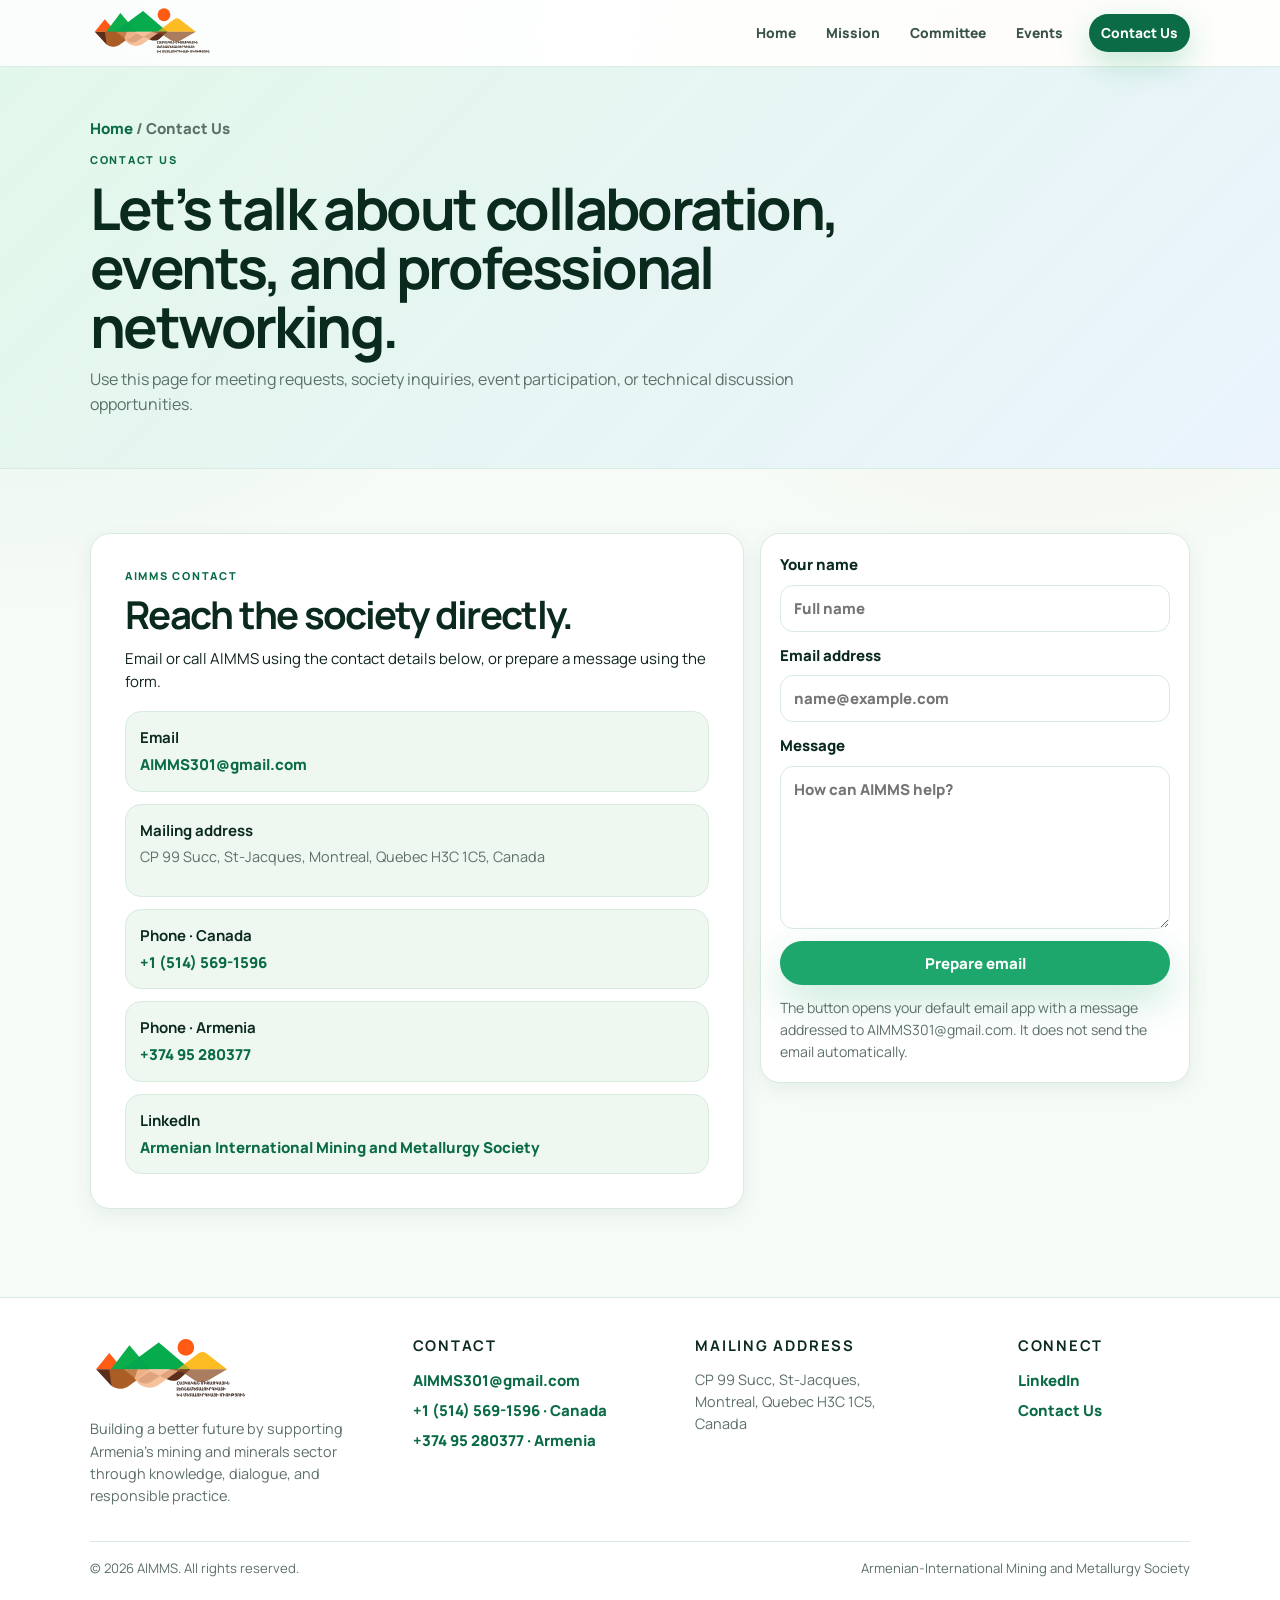
==== contact.html @ f06f8c0e "Add files via upload" ====
<!DOCTYPE html>
<html lang="en">
<head>
  <meta charset="UTF-8" />
  <meta name="viewport" content="width=device-width, initial-scale=1.0" />
  <meta name="description" content="Contact AIMMS by email, telephone, or mail for society inquiries and collaboration." />
  <title>Contact Us | AIMMS</title>
  <link rel="preconnect" href="https://fonts.googleapis.com">
  <link rel="preconnect" href="https://fonts.gstatic.com" crossorigin>
  <link href="https://fonts.googleapis.com/css2?family=Inter:wght@400;500;600;700;800;900&family=Manrope:wght@500;600;700;800;900&family=Noto+Sans+Armenian:wght@700;800;900&display=swap" rel="stylesheet">
  <link rel="stylesheet" href="css/styles.css" />
  <link rel="icon" type="image/svg+xml" href="assets/aimms-icon.svg" />
</head>
<body data-page="contact">
  <header class="site-header">
    <nav class="nav container" aria-label="Primary navigation">
      <a class="brand" href="index.html" aria-label="AIMMS home">
        <img class="brand-logo" src="assets/aimms-logo.svg" alt="Armenian-International Mining and Metallurgy Society logo" />
      </a>
      <button class="nav-toggle" aria-label="Open menu" aria-expanded="false"><span></span><span></span></button>
      <div class="nav-menu">
        <a href="index.html" class="" data-page="home">Home</a><a href="mission.html" class="" data-page="mission">Mission</a><a href="steering-committee.html" class="" data-page="committee">Committee</a><a href="events.html" class="" data-page="events">Events</a><a href="contact.html" class=" nav-cta active" data-page="contact">Contact Us</a>
      </div>
    </nav>
  </header>
  <main>
    <section class="page-hero">
      <div class="container reveal">
        <p class="breadcrumb"><a href="index.html">Home</a> / Contact Us</p>
        <p class="eyebrow">Contact Us</p>
        <h1>Let’s talk about collaboration, events, and professional networking.</h1>
        <p class="lead">Use this page for meeting requests, society inquiries, event participation, or technical discussion opportunities.</p>
      </div>
    </section>

    <section class="section">
      <div class="container contact-grid">
        <div class="contact-card reveal">
          <p class="eyebrow">AIMMS contact</p>
          <h2>Reach the society directly.</h2>
          <p>Email or call AIMMS using the contact details below, or prepare a message using the form.</p>
          <div class="contact-info">
            <div class="info-item"><strong>Email</strong><a href="mailto:AIMMS301@gmail.com">AIMMS301@gmail.com</a></div>
            <div class="info-item"><strong>Mailing address</strong><p>CP 99 Succ, St-Jacques, Montreal, Quebec H3C 1C5, Canada</p></div>
            <div class="info-item"><strong>Phone · Canada</strong><a href="tel:+15145691596">+1 (514) 569-1596</a></div>
            <div class="info-item"><strong>Phone · Armenia</strong><a href="tel:+37495280377">+374 95 280377</a></div>
            <div class="info-item"><strong>LinkedIn</strong><a href="https://www.linkedin.com/company/armeniametallurgysociety/" target="_blank" rel="noopener noreferrer">Armenian International Mining and Metallurgy Society</a></div>
          </div>
        </div>

        <form class="message-form reveal" id="messageForm">
          <label>Your name<input type="text" name="name" placeholder="Full name" required /></label>
          <label>Email address<input type="email" name="email" placeholder="name@example.com" required /></label>
          <label>Message<textarea name="message" rows="6" placeholder="How can AIMMS help?" required></textarea></label>
          <button type="submit" class="btn btn-primary">Prepare email</button>
          <p class="form-note">The button opens your default email app with a message addressed to AIMMS301@gmail.com. It does not send the email automatically.</p>
        </form>
      </div>
    </section>
  </main>
  <footer class="footer">
    <div class="container footer-grid">
      <div>
        <a class="brand footer-brand" href="index.html" aria-label="AIMMS home">
          <img class="footer-logo" src="assets/aimms-logo.svg" alt="Armenian-International Mining and Metallurgy Society logo" />
        </a>
        <p>Building a better future by supporting Armenia’s mining and minerals sector through knowledge, dialogue, and responsible practice.</p>
      </div>
      <div>
        <h3>Contact</h3>
        <div class="footer-links">
          <a href="mailto:AIMMS301@gmail.com">AIMMS301@gmail.com</a>
          <a href="tel:+15145691596">+1 (514) 569-1596 · Canada</a>
          <a href="tel:+37495280377">+374 95 280377 · Armenia</a>
        </div>
      </div>
      <div>
        <h3>Mailing address</h3>
        <p>CP 99 Succ, St-Jacques,<br>Montreal, Quebec H3C 1C5,<br>Canada</p>
      </div>
      <div>
        <h3>Connect</h3>
        <div class="footer-links">
          <a href="https://www.linkedin.com/company/armeniametallurgysociety/" target="_blank" rel="noopener noreferrer">LinkedIn</a>
          <a href="contact.html">Contact Us</a>
        </div>
      </div>
    </div>
    <div class="footer-bottom">
      <span>© <span id="year"></span> AIMMS. All rights reserved.</span>
      <span>Armenian-International Mining and Metallurgy Society</span>
    </div>
  </footer>
  <script src="js/script.js"></script>
</body>
</html>
---- css/styles.css ----
:root {
  --bg: #f6fbf7;
  --surface: #ffffff;
  --surface-soft: #eef8f1;
  --text: #10231c;
  --heading: #0a2a1d;
  --muted: #5d7068;
  --line: #d9eadf;
  --green: #1ea76d;
  --green-dark: #0a6b45;
  --mint: #dff7e8;
  --amber: #f3a533;
  --amber-soft: #fff1d6;
  --blue: #2875c9;
  --blue-soft: #e6f1ff;
  --shadow: 0 14px 38px rgba(20, 73, 49, 0.11);
  --shadow-soft: 0 6px 20px rgba(20, 73, 49, 0.07);
  --radius-lg: 22px;
  --radius-md: 16px;
  --container: min(1100px, calc(100% - 36px));
}

* { box-sizing: border-box; }

html { scroll-behavior: smooth; }

body {
  margin: 0;
  font-family: Manrope, Inter, system-ui, -apple-system, BlinkMacSystemFont, "Segoe UI", sans-serif;
  color: var(--text);
  background:
    radial-gradient(circle at top left, rgba(30, 167, 109, 0.14), transparent 30%),
    radial-gradient(circle at 82% 6%, rgba(243, 165, 51, 0.14), transparent 26%),
    var(--bg);
  line-height: 1.55;
  overflow-x: hidden;
}

body.menu-open { overflow: hidden; }

img, svg { max-width: 100%; display: block; }

a { color: inherit; text-decoration: none; }

button, input, textarea { font: inherit; }

.container { width: var(--container); margin: 0 auto; }

.section { padding: 64px 0; position: relative; }

.site-header {
  position: sticky;
  top: 0;
  z-index: 100;
  background: rgba(255, 255, 255, 0.86);
  backdrop-filter: blur(18px);
  border-bottom: 1px solid rgba(217, 234, 223, 0.9);
  transition: box-shadow 0.25s ease, background 0.25s ease;
}

.site-header.scrolled { box-shadow: var(--shadow-soft); background: rgba(255, 255, 255, 0.94); }

.nav {
  height: 66px;
  display: flex;
  align-items: center;
  justify-content: space-between;
  gap: 18px;
}

.brand {
  display: inline-flex;
  align-items: center;
  gap: 12px;
  min-width: 0;
}

.brand-mark {
  width: 46px;
  height: 46px;
  border-radius: 16px;
  display: grid;
  place-items: center;
  background: linear-gradient(135deg, var(--green), #77d79d);
  color: #ffffff;
  font-weight: 900;
  letter-spacing: -0.04em;
  box-shadow: 0 14px 30px rgba(30, 167, 109, 0.28);
}

.brand strong,
.brand small { display: block; }

.brand strong {
  color: var(--heading);
  line-height: 1;
  letter-spacing: 0.08em;
  font-size: 1rem;
}

.brand small {
  margin-top: 4px;
  color: var(--muted);
  font-size: 0.78rem;
  white-space: nowrap;
}

.nav-menu {
  display: flex;
  align-items: center;
  gap: 6px;
  color: #385247;
  font-weight: 800;
  font-size: 0.86rem;
}

.nav-menu a {
  padding: 8px 12px;
  border-radius: 999px;
  transition: background 0.2s ease, color 0.2s ease, transform 0.2s ease;
}

.nav-menu a:hover,
.nav-menu a.active {
  color: var(--green-dark);
  background: var(--mint);
}

.nav-menu .nav-cta {
  color: #ffffff;
  background: var(--green);
  margin-left: 8px;
  box-shadow: 0 12px 30px rgba(30, 167, 109, 0.25);
}

.nav-menu .nav-cta:hover,
.nav-menu .nav-cta.active { background: var(--green-dark); color: #ffffff; }

.nav-toggle {
  width: 44px;
  height: 44px;
  display: none;
  border: 1px solid var(--line);
  border-radius: 14px;
  background: var(--surface);
  cursor: pointer;
}

.nav-toggle span {
  width: 20px;
  height: 2px;
  background: var(--heading);
  display: block;
  margin: 5px auto;
  transition: transform 0.25s ease;
}

.nav-toggle[aria-expanded="true"] span:first-child { transform: translateY(3.5px) rotate(45deg); }
.nav-toggle[aria-expanded="true"] span:last-child { transform: translateY(-3.5px) rotate(-45deg); }

.hero {
  min-height: auto;
  display: grid;
  align-items: center;
  padding: 62px 0 66px;
  overflow: hidden;
}

.hero-grid {
  display: grid;
  grid-template-columns: minmax(0, 1.1fr) 405px;
  gap: 42px;
  align-items: center;
}

.eyebrow {
  color: var(--green-dark);
  text-transform: uppercase;
  letter-spacing: 0.16em;
  font-size: 0.68rem;
  font-weight: 900;
  margin: 0 0 10px;
}

h1, h2, h3, p { margin-top: 0; }

h1, h2 {
  color: var(--heading);
  line-height: 1.02;
  letter-spacing: -0.045em;
}

h1 {
  font-size: clamp(2.25rem, 5vw, 4.45rem);
  max-width: 900px;
  margin-bottom: 12px;
}

h2 { font-size: clamp(1.55rem, 3vw, 2.75rem); margin-bottom: 12px; }

h3 { color: var(--heading); font-size: 1rem; line-height: 1.25; margin-bottom: 8px; }

.lead, .hero-text, .section-heading p, .card p, .member-card p, .event-details p, .footer p, .contact-info p, .form-note { color: var(--muted); }

.hero-text {
  max-width: 720px;
  font-size: clamp(0.96rem, 1.55vw, 1.08rem);
  margin-bottom: 7px;
}

.hero-actions, .inline-actions, .contact-buttons, .social-row { display: flex; flex-wrap: wrap; gap: 13px; }

.btn {
  display: inline-flex;
  align-items: center;
  justify-content: center;
  min-height: 44px;
  padding: 0 18px;
  border-radius: 999px;
  font-weight: 900;
  border: 1px solid transparent;
  cursor: pointer;
  transition: transform 0.2s ease, background 0.2s ease, border-color 0.2s ease, color 0.2s ease;
}

.btn:hover { transform: translateY(-2px); }

.btn-primary { background: var(--green); color: #ffffff; box-shadow: 0 16px 40px rgba(30, 167, 109, 0.24); }
.btn-primary:hover { background: var(--green-dark); }
.btn-secondary { background: var(--surface); color: var(--green-dark); border-color: var(--line); box-shadow: var(--shadow-soft); }
.btn-secondary:hover { border-color: rgba(30, 167, 109, 0.45); }
.btn-light { background: #ffffff; color: var(--green-dark); }

.hero-visual {
  position: relative;
  min-height: 455px;
  border-radius: 26px;
  overflow: hidden;
  background:
    linear-gradient(180deg, rgba(255,255,255,0.16), rgba(255,255,255,0.9)),
    url("https://images.squarespace-cdn.com/content/v1/61f2a03a95f15439b91d8bb1/f7315eea-21dd-4c7c-843e-6843ce9022a1/GettyImages-96277831.jpg") center/cover;
  box-shadow: var(--shadow);
  border: 1px solid rgba(255, 255, 255, 0.7);
}

.hero-visual::before {
  content: "";
  position: absolute;
  inset: 0;
  background:
    linear-gradient(135deg, rgba(30, 167, 109, 0.72), rgba(40, 117, 201, 0.32) 55%, rgba(243, 165, 51, 0.58)),
    linear-gradient(0deg, rgba(255,255,255,0.9), transparent 55%);
}

.hero-panel {
  position: absolute;
  left: 18px;
  right: 18px;
  bottom: 18px;
  background: rgba(255, 255, 255, 0.92);
  border: 1px solid rgba(255, 255, 255, 0.9);
  border-radius: 20px;
  padding: 17px;
  box-shadow: var(--shadow-soft);
}

.stats-row {
  display: grid;
  grid-template-columns: repeat(3, 1fr);
  gap: 10px;
  margin-top: 16px;
}

.stat-card {
  background: rgba(255,255,255,0.9);
  border: 1px solid var(--line);
  border-radius: 16px;
  padding: 14px;
}

.stat-card strong {
  display: block;
  color: var(--heading);
  font-size: 1.25rem;
  line-height: 1;
  margin-bottom: 8px;
}

.stat-card span { color: var(--muted); font-weight: 800; font-size: 0.88rem; }

.page-hero {
  padding: 50px 0 38px;
  background:
    linear-gradient(135deg, rgba(223, 247, 232, 0.82), rgba(230, 241, 255, 0.75)),
    var(--bg);
  border-bottom: 1px solid var(--line);
}

.page-hero .lead { max-width: 760px; font-size: 1rem; }

.breadcrumb { color: var(--muted); font-weight: 900; margin-bottom: 12px; }
.breadcrumb a { color: var(--green-dark); }

.section-heading { max-width: 740px; margin-bottom: 28px; }
.section-heading.center { margin-left: auto; margin-right: auto; text-align: center; }

.split-grid {
  display: grid;
  grid-template-columns: 0.9fr 1.1fr;
  gap: 38px;
  align-items: start;
}

.card-grid, .focus-grid, .member-grid, .timeline-grid, .contact-grid, .footer-grid {
  display: grid;
  gap: 16px;
}

.card-grid.three { grid-template-columns: repeat(3, minmax(0, 1fr)); }
.card-grid.four { grid-template-columns: repeat(4, minmax(0, 1fr)); }
.member-grid { grid-template-columns: repeat(3, minmax(0, 1fr)); }
.timeline-grid { grid-template-columns: 1fr; }
.contact-grid { grid-template-columns: 1fr 430px; align-items: start; }

.card, .member-card, .event-card, .contact-card, .message-form, .highlight-card, .footer-card {
  background: var(--surface);
  border: 1px solid var(--line);
  border-radius: var(--radius-lg);
  box-shadow: var(--shadow-soft);
}

.card, .highlight-card { padding: 21px; }
.card { transition: transform 0.22s ease, box-shadow 0.22s ease, border-color 0.22s ease; }
.card:hover { transform: translateY(-4px); border-color: rgba(30, 167, 109, 0.45); box-shadow: var(--shadow); }

.card-icon {
  width: 42px;
  height: 42px;
  border-radius: 14px;
  display: grid;
  place-items: center;
  color: var(--green-dark);
  background: var(--mint);
  font-weight: 900;
  margin-bottom: 7px;
}

.card:nth-child(2n) .card-icon { color: #8a5600; background: var(--amber-soft); }
.card:nth-child(3n) .card-icon { color: #125799; background: var(--blue-soft); }

.band {
  background:
    linear-gradient(135deg, rgba(223, 247, 232, 0.92), rgba(255, 241, 214, 0.62));
  border-top: 1px solid var(--line);
  border-bottom: 1px solid var(--line);
}

.about-block {
  background: var(--surface);
  border: 1px solid var(--line);
  border-radius: 24px;
  padding: clamp(22px, 4vw, 38px);
  box-shadow: var(--shadow-soft);
}

.about-block p:last-child { margin-bottom: 0; }

.highlight-card {
  background: linear-gradient(135deg, var(--green), #38bd7d);
  color: #ffffff;
  position: sticky;
  top: 86px;
}

.highlight-card h3, .highlight-card p { color: #ffffff; }
.highlight-card p { opacity: 0.88; }
.highlight-list { list-style: none; padding: 0; margin: 18px 0 0; display: grid; gap: 7px; }
.highlight-list li { display: flex; gap: 10px; align-items: flex-start; font-weight: 850; }
.highlight-list li::before { content: "✓"; flex: 0 0 auto; width: 24px; height: 24px; display: grid; place-items: center; border-radius: 999px; background: rgba(255,255,255,0.22); }

.member-card { padding: 19px; }
.member-avatar {
  width: 50px;
  height: 50px;
  border-radius: 16px;
  display: grid;
  place-items: center;
  background: linear-gradient(135deg, var(--green), #8edcaa);
  color: #ffffff;
  font-weight: 950;
  margin-bottom: 12px;
}
.member-role { color: var(--green-dark) !important; font-weight: 900; font-size: 0.78rem; margin-bottom: 9px; }

.event-controls {
  display: inline-flex;
  gap: 8px;
  padding: 6px;
  margin-bottom: 20px;
  background: #ffffff;
  border: 1px solid var(--line);
  border-radius: 999px;
  box-shadow: var(--shadow-soft);
}

.filter-btn {
  color: var(--muted);
  background: transparent;
  border: none;
  border-radius: 999px;
  padding: 8px 13px;
  cursor: pointer;
  font-weight: 900;
}

.filter-btn.active { color: #ffffff; background: var(--green); }

.event-card {
  display: grid;
  grid-template-columns: 96px 1fr;
  gap: 18px;
  padding: 22px;
  transition: transform 0.22s ease, opacity 0.22s ease;
}
.event-card:hover { transform: translateY(-3px); }
.event-card.hidden { display: none; }

.event-date {
  min-height: 104px;
  border-radius: 18px;
  display: grid;
  place-items: center;
  text-align: center;
  align-content: center;
  color: var(--heading);
  background: linear-gradient(135deg, var(--amber-soft), var(--mint));
  border: 1px solid rgba(30, 167, 109, 0.18);
}
.event-date span, .event-date small { text-transform: uppercase; letter-spacing: 0.12em; font-weight: 950; }
.event-date strong { font-size: 2.05rem; line-height: 0.95; color: var(--green-dark); }
.event-status { color: var(--green-dark) !important; text-transform: uppercase; letter-spacing: 0.14em; font-size: 0.68rem; font-weight: 950; margin-bottom: 7px; }
.event-details h3 { font-size: clamp(1.05rem, 2vw, 1.35rem); }
.event-details ul { list-style: none; margin: 12px 0 0; padding: 0; display: flex; flex-wrap: wrap; gap: 8px; }
.event-details li { color: var(--green-dark); background: var(--mint); border-radius: 999px; padding: 6px 10px; font-weight: 850; font-size: 0.78rem; }

.cta-band {
  background: linear-gradient(135deg, var(--green-dark), var(--green));
  color: #ffffff;
  border-radius: 26px;
  padding: clamp(24px, 5vw, 42px);
  display: grid;
  grid-template-columns: 1fr auto;
  gap: 18px;
  align-items: center;
  box-shadow: var(--shadow);
}
.cta-band h2, .cta-band p { color: #ffffff; }
.cta-band p { opacity: 0.86; margin-bottom: 0; max-width: 640px; }

.contact-card { padding: clamp(22px, 4vw, 34px); }
.contact-info { display: grid; gap: 12px; margin-top: 18px; }
.info-item { padding: 14px; background: var(--surface-soft); border: 1px solid var(--line); border-radius: 16px; }
.info-item strong { display: block; color: var(--heading); margin-bottom: 4px; }
.info-item a { color: var(--green-dark); font-weight: 900; word-break: break-word; }

.message-form { padding: 19px; display: grid; gap: 12px; }
.message-form label { color: var(--heading); font-weight: 900; display: grid; gap: 8px; }
.message-form input, .message-form textarea {
  width: 100%;
  color: var(--text);
  background: #ffffff;
  border: 1px solid var(--line);
  border-radius: 13px;
  padding: 11px 13px;
  outline: none;
  resize: vertical;
}
.message-form input:focus, .message-form textarea:focus { border-color: var(--green); box-shadow: 0 0 0 4px rgba(30, 167, 109, 0.12); }
.form-note { font-size: 0.88rem; margin-bottom: 0; }

.footer {
  margin-top: 24px;
  padding: 38px 0 22px;
  background: #ffffff;
  border-top: 1px solid var(--line);
}
.footer-grid { grid-template-columns: 1.15fr 1fr 1.15fr 0.65fr; align-items: start; }
.footer h3 { font-size: 0.92rem; text-transform: uppercase; letter-spacing: 0.12em; margin-bottom: 14px; }
.footer p { margin-bottom: 10px; }
.footer a { color: var(--green-dark); font-weight: 850; }
.footer a:hover { text-decoration: underline; }
.footer-brand { margin-bottom: 12px; }
.footer-links { display: grid; gap: 7px; }
.footer-bottom {
  width: var(--container);
  margin: 24px auto 0;
  padding-top: 16px;
  border-top: 1px solid var(--line);
  color: var(--muted);
  font-size: 0.82rem;
  display: flex;
  justify-content: space-between;
  gap: 18px;
  flex-wrap: wrap;
}
.footer-links a { overflow-wrap: anywhere; }

.reveal { opacity: 0; transform: translateY(22px); transition: opacity 0.7s ease, transform 0.7s ease; }
.reveal.visible { opacity: 1; transform: translateY(0); }

@media (max-width: 1020px) {
  .hero-grid, .split-grid, .contact-grid, .cta-band { grid-template-columns: 1fr; }
  .hero-visual { min-height: 430px; }
  .card-grid.three, .card-grid.four, .member-grid, .footer-grid { grid-template-columns: repeat(2, minmax(0, 1fr)); }
  .highlight-card { position: static; }
}

@media (max-width: 760px) {
  :root { --container: min(100% - 28px, 1160px); }
  .section { padding: 48px 0; }
  .nav { height: 62px; }
  .brand small { max-width: 152px; overflow: hidden; text-overflow: ellipsis; }
  .nav-toggle { display: block; }
  .nav-menu {
    position: fixed;
    inset: 62px 14px auto 14px;
    display: grid;
    gap: 6px;
    padding: 16px;
    background: rgba(255, 255, 255, 0.98);
    border: 1px solid var(--line);
    border-radius: 22px;
    box-shadow: var(--shadow);
    transform: translateY(-12px);
    opacity: 0;
    pointer-events: none;
    transition: opacity 0.24s ease, transform 0.24s ease;
  }
  .nav-menu.open { opacity: 1; transform: translateY(0); pointer-events: auto; }
  .nav-menu a, .nav-menu .nav-cta { margin: 0; padding: 13px 14px; }
  .hero { min-height: auto; padding: 42px 0 50px; }
  h1 { font-size: clamp(2.05rem, 12vw, 3.55rem); }
  .hero-actions, .inline-actions, .contact-buttons { flex-direction: column; }
  .btn { width: 100%; }
  .hero-visual { min-height: 300px; border-radius: 22px; }
  .stats-row, .card-grid.three, .card-grid.four, .member-grid, .footer-grid { grid-template-columns: 1fr; }
  .event-card { grid-template-columns: 1fr; }
  .event-date { min-height: 82px; grid-template-columns: auto auto auto; gap: 8px; }
  .footer-bottom { flex-direction: column; }
}

/* Real society logo */
.brand-logo {
  width: 250px;
  height: auto;
  max-height: 64px;
  object-fit: contain;
}

.footer-logo {
  width: min(280px, 100%);
  height: auto;
  object-fit: contain;
}

.footer-brand {
  display: inline-flex;
  margin-bottom: 12px;
}

@media (max-width: 760px) {
  .brand-logo {
    width: 190px;
    max-height: 52px;
  }
}

.brand-logo {
  height: 54px;
  width: auto;
  max-width: min(225px, 38vw);
}

.footer-logo {
  height: 70px;
  width: auto;
  max-width: 100%;
}

@media (max-width: 1020px) {
  .brand-logo { height: 50px; }
}

@media (max-width: 760px) {
  .brand-logo {
    height: 42px;
    max-width: 190px;
  }
  .footer-logo { height: 62px; }
}


/* Compact typography update */
body { font-size: 15px; }
p { margin-bottom: 0.85rem; }
.lead { line-height: 1.55; }
.card p, .member-card p, .event-details p, .footer p, .contact-info p { font-size: 0.9rem; line-height: 1.55; }
.section-heading p { font-size: 0.96rem; line-height: 1.55; }
.hero-panel p { font-size: 0.9rem; line-height: 1.5; }
.card, .member-card, .event-card, .contact-card, .message-form, .highlight-card, .footer-card { border-radius: 20px; }
.page-hero h1 { font-size: clamp(2rem, 4.6vw, 3.6rem); }
.hero h1 { font-size: clamp(2.25rem, 5.1vw, 4.25rem); }
.about-block { font-size: 0.94rem; }
.footer-grid { gap: 18px; }

@media (max-width: 760px) {
  body { font-size: 14px; }
  .page-hero { padding: 38px 0 30px; }
  .page-hero h1, .hero h1 { font-size: clamp(1.95rem, 10vw, 3rem); }
  .hero-text { font-size: 0.96rem; }
  .card, .highlight-card, .member-card, .event-card, .contact-card, .message-form { padding: 16px; }
  .stats-row { gap: 8px; }
}
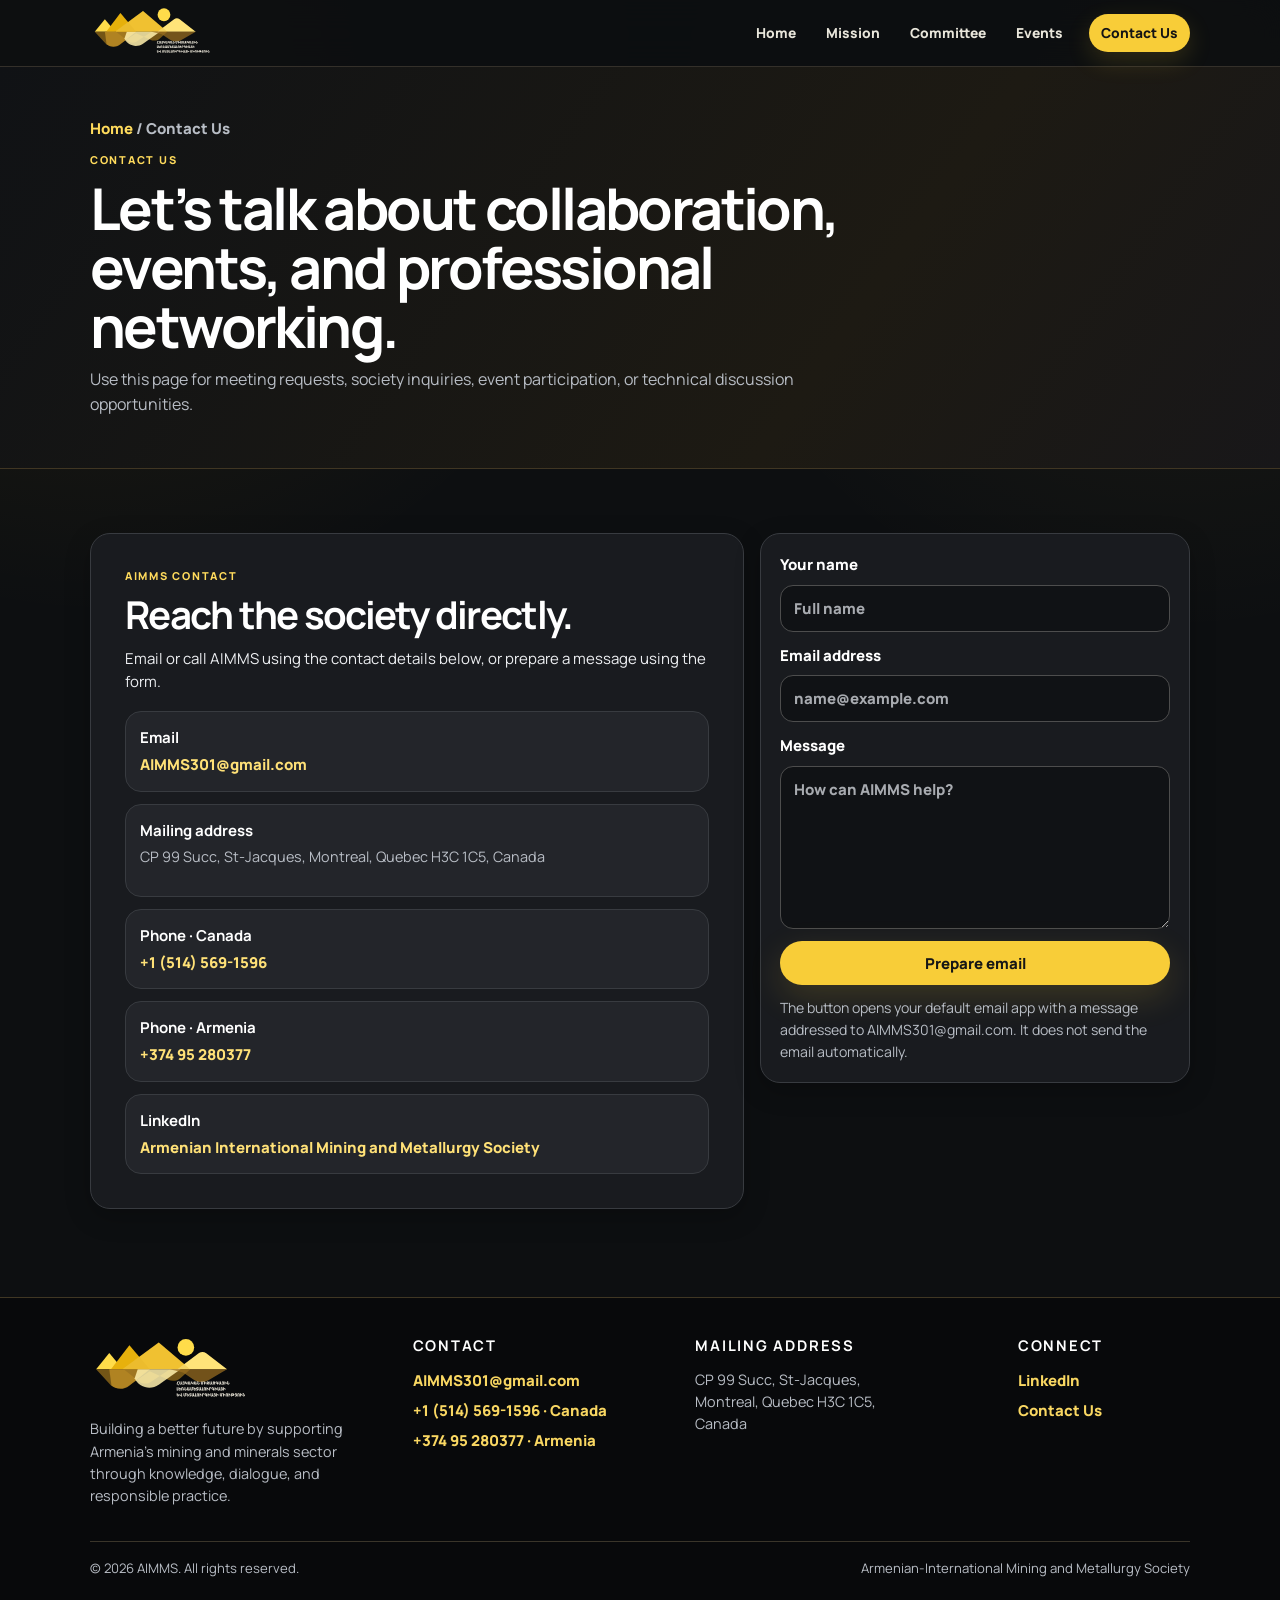
==== commit d329d203: "Add files via upload" ====
--- a/contact.html
+++ b/contact.html
@@ -9,13 +9,13 @@
   <link rel="preconnect" href="https://fonts.gstatic.com" crossorigin>
   <link href="https://fonts.googleapis.com/css2?family=Inter:wght@400;500;600;700;800;900&family=Manrope:wght@500;600;700;800;900&family=Noto+Sans+Armenian:wght@700;800;900&display=swap" rel="stylesheet">
   <link rel="stylesheet" href="css/styles.css" />
-  <link rel="icon" type="image/svg+xml" href="assets/aimms-icon.svg" />
+  <link rel="icon" type="image/svg+xml" href="assets/aimms-icon-yellow.svg" />
 </head>
 <body data-page="contact">
   <header class="site-header">
     <nav class="nav container" aria-label="Primary navigation">
       <a class="brand" href="index.html" aria-label="AIMMS home">
-        <img class="brand-logo" src="assets/aimms-logo.svg" alt="Armenian-International Mining and Metallurgy Society logo" />
+        <img class="brand-logo" src="assets/aimms-logo-yellow.svg" alt="Armenian-International Mining and Metallurgy Society logo" />
       </a>
       <button class="nav-toggle" aria-label="Open menu" aria-expanded="false"><span></span><span></span></button>
       <div class="nav-menu">
@@ -62,7 +62,7 @@
     <div class="container footer-grid">
       <div>
         <a class="brand footer-brand" href="index.html" aria-label="AIMMS home">
-          <img class="footer-logo" src="assets/aimms-logo.svg" alt="Armenian-International Mining and Metallurgy Society logo" />
+          <img class="footer-logo" src="assets/aimms-logo-yellow.svg" alt="Armenian-International Mining and Metallurgy Society logo" />
         </a>
         <p>Building a better future by supporting Armenia’s mining and minerals sector through knowledge, dialogue, and responsible practice.</p>
       </div>
--- a/css/styles.css
+++ b/css/styles.css
@@ -621,3 +621,323 @@
   .card, .highlight-card, .member-card, .event-card, .contact-card, .message-form { padding: 16px; }
   .stats-row { gap: 8px; }
 }
+
+/* Steering Committee: exactly four equal-width cards per row on desktop.
+   Eight members create two rows; narrower screens adapt to two/one columns. */
+.committee-grid {
+  grid-template-columns: repeat(4, minmax(0, 1fr));
+  gap: 16px;
+  align-items: stretch;
+}
+
+.committee-grid .member-card {
+  grid-column: auto;
+  min-width: 0;
+  padding: 16px;
+}
+
+.committee-grid .member-card h3 {
+  font-size: 1.06rem;
+  line-height: 1.3;
+  margin-bottom: 8px;
+}
+
+.committee-grid .member-card p:last-child {
+  font-size: 0.86rem;
+  line-height: 1.6;
+  margin-bottom: 0;
+}
+
+.committee-grid .member-role {
+  font-size: 0.78rem;
+  margin-bottom: 12px;
+}
+
+/* One photo size for every member, including Maggi. */
+.member-photo {
+  width: 100%;
+  max-width: 280px;
+  aspect-ratio: 4 / 3;
+  border-radius: 14px;
+  overflow: hidden;
+  margin-bottom: 15px;
+  border: 1px solid var(--line);
+  background: #f3f6f4;
+}
+
+.member-photo img {
+  display: block;
+  width: 100%;
+  height: 100%;
+  object-fit: cover;
+  object-position: 50% 49%;
+}
+
+.member-photo-placeholder {
+  display: grid;
+  place-content: center;
+  justify-items: center;
+  gap: 8px;
+  padding: 12px;
+  background: linear-gradient(135deg, var(--mint), var(--blue-soft));
+  color: var(--green-dark);
+  text-align: center;
+}
+
+.member-photo-initials {
+  display: grid;
+  place-items: center;
+  width: 55px;
+  height: 55px;
+  border-radius: 16px;
+  font-size: 1rem;
+  font-weight: 900;
+  color: #fff;
+  background: linear-gradient(135deg, var(--green), #8edcaa);
+}
+
+.member-photo-note {
+  color: var(--muted);
+  font-size: .68rem;
+  letter-spacing: .09em;
+  font-weight: 800;
+  text-transform: uppercase;
+}
+
+/* Keep Maggi first and recognized, but no extra width or larger photograph. */
+.committee-grid .member-card-highlight {
+  grid-column: auto;
+  border-color: rgba(30, 167, 109, .38);
+}
+
+.committee-featured-label {
+  display: inline-block;
+  margin-bottom: 8px;
+  color: var(--green-dark);
+  font-size: .68rem;
+  letter-spacing: .07em;
+  font-weight: 900;
+  text-transform: uppercase;
+}
+
+/* The three-card Home page preview uses the same photo treatment. */
+.committee-preview-grid .member-card { padding: 18px; }
+
+@media (max-width: 1099px) {
+  .committee-grid { grid-template-columns: repeat(2, minmax(0, 1fr)); }
+}
+
+@media (max-width: 650px) {
+  .committee-grid { grid-template-columns: 1fr; }
+  .committee-grid .member-card { padding: 16px; }
+}
+
+
+/* ===========================================================
+   AIMMS — Black & Gold Design
+   Deep charcoal surfaces, golden yellow accents, readable
+   typography. Keeps the layout and 4 x 2 committee grid.
+   =========================================================== */
+:root {
+  color-scheme: dark;
+  --bg: #0D0F11;
+  --surface: #191B1F;
+  --surface-soft: #23252A;
+  --text: #EDEFF2;
+  --heading: #FFFFFF;
+  --muted: #B8BDC5;
+  --line: #383B40;
+  --green: #F8CD38;
+  --green-dark: #FFDB5C;
+  --mint: #332B15;
+  --amber: #F8CD38;
+  --amber-soft: #332C19;
+  --blue: #EAC13E;
+  --blue-soft: #29271E;
+  --shadow: 0 16px 46px rgba(0,0,0,.37);
+  --shadow-soft: 0 8px 26px rgba(0,0,0,.22);
+}
+
+body {
+  background:
+    radial-gradient(circle at 8% 5%, rgba(244, 189, 31, .095), transparent 28%),
+    radial-gradient(circle at 92% 8%, rgba(250, 209, 75, .07), transparent 27%),
+    var(--bg);
+  color: var(--text);
+}
+::selection { background: var(--green); color: #101112; }
+a:focus-visible, button:focus-visible, input:focus-visible, textarea:focus-visible {
+  outline: 3px solid var(--green);
+  outline-offset: 3px;
+}
+
+.site-header {
+  background: rgba(13, 15, 17, .92);
+  border-bottom-color: #34302A;
+}
+.site-header.scrolled { background: rgba(13,15,17,.97); }
+.nav-menu { color: #E9E6DB; }
+.nav-menu a:hover, .nav-menu a.active {
+  color: #FFE481;
+  background: rgba(248,205,56,.14);
+}
+.nav-menu .nav-cta, .nav-menu .nav-cta.active {
+  background: var(--green);
+  color: #141414;
+  box-shadow: 0 9px 25px rgba(248,205,56,.15);
+}
+.nav-menu .nav-cta:hover, .nav-menu .nav-cta.active:hover {
+  background: #FFE27C;
+  color: #101112;
+}
+.nav-toggle { background: #202126; border-color: var(--line); }
+.nav-toggle span { background: #FFDA5F; }
+
+.eyebrow, .breadcrumb a, .member-role, .committee-featured-label {
+  color: var(--green-dark) !important;
+}
+h1, h2, h3 { color: var(--heading); }
+.lead, .hero-text, .section-heading p, .card p,
+.member-card p, .event-details p, .footer p,
+.contact-info p, .form-note { color: var(--muted); }
+.btn-primary {
+  color: #161616;
+  background: var(--green);
+  box-shadow: 0 12px 34px rgba(248,205,56,.16);
+}
+.btn-primary:hover { background: #FFE17D; }
+.btn-secondary {
+  color: #FFE17D;
+  background: #252321;
+  border-color: #5E4E25;
+}
+.btn-secondary:hover { background: #302917; border-color: #FFD95C; }
+.btn-light { color: #FFE380; background: #121314; }
+.btn-light:hover { background: #27231B; }
+
+.hero-visual {
+  background:
+    linear-gradient(180deg, rgba(9, 10, 11, .05), rgba(11, 12, 14, .26)),
+    url("https://images.squarespace-cdn.com/content/v1/61f2a03a95f15439b91d8bb1/f7315eea-21dd-4c7c-843e-6843ce9022a1/GettyImages-96277831.jpg") center/cover;
+  border-color: #51442A;
+}
+.hero-visual::before {
+  background:
+    linear-gradient(135deg, rgba(5,7,8,.51), rgba(102,76,12,.27) 50%, rgba(16,16,16,.36)),
+    linear-gradient(0deg, rgba(12,13,15,.42), transparent 70%);
+}
+.hero-panel {
+  color: var(--text);
+  background: rgba(18,20,23,.94);
+  border-color: rgba(249,211,101,.23);
+  backdrop-filter: blur(12px);
+}
+.hero-panel p { color: var(--muted); }
+.stat-card { background: rgba(30,32,35,.95); border-color: #494137; }
+.stat-card strong { color: #FFE17B; }
+.stat-card span { color: #C1C2C5; }
+
+.page-hero {
+  background: linear-gradient(125deg, #101215, #1D1A13 66%, #181719);
+  border-bottom: 1px solid #403623;
+}
+.band {
+  background: linear-gradient(125deg, #161616 0%, #211D14 55%, #171819 100%);
+  border-top-color: #3A3324;
+  border-bottom-color: #3A3324;
+}
+.card, .member-card, .event-card, .contact-card, .message-form,
+.highlight-card, .footer-card, .about-block {
+  background: var(--surface);
+  border-color: var(--line);
+}
+.card:hover { border-color: #A88835; box-shadow: var(--shadow); }
+
+.card-icon, .card:nth-child(2n) .card-icon, .card:nth-child(3n) .card-icon {
+  color: #171717;
+  background: #F8CD38;
+}
+.card:nth-child(2n) .card-icon { background: #FFD66B; }
+.card:nth-child(3n) .card-icon { background: #E6B62F; }
+
+.highlight-card {
+  background: linear-gradient(145deg, #F8D24C, #D7A42B);
+  border-color: #FFE189;
+  color: #161616;
+}
+.highlight-card h3, .highlight-card p { color: #161616; }
+.highlight-list li { color: #191919; }
+.highlight-list li::before { background: rgba(0,0,0,.12); }
+.member-avatar { background: linear-gradient(135deg, #FFE17C, #DDAE2B); color: #171717; }
+.member-photo { background: #22242A; border-color: #46413A; }
+.member-photo-placeholder {
+  background: linear-gradient(145deg, #2B2A25, #1E2024);
+  border: 1px dashed #756132;
+  color: #F9D653;
+}
+.member-photo-initials {
+  color: #191919;
+  background: linear-gradient(135deg, #FFE27D, #E8B92E);
+}
+.member-photo-note { color: #D6C99E; }
+.committee-grid .member-card-highlight {
+  border-color: #B59036;
+  box-shadow: 0 8px 24px rgba(248,205,56,.07);
+}
+
+.event-controls { background: #252526; border-color: var(--line); }
+.filter-btn { color: #C9C6C0; }
+.filter-btn.active { color: #161616; background: #F8CD38; }
+.event-date {
+  color: #F8D56D;
+  background: linear-gradient(135deg, #302919, #212126);
+  border-color: #635225;
+}
+.event-date strong, .event-status { color: #FFE074 !important; }
+.event-details li {
+  color: #FFDD74;
+  background: #37301D;
+}
+
+.cta-band {
+  background: linear-gradient(128deg, #F7D45B, #DCAA27);
+  color: #141414;
+  box-shadow: 0 15px 40px rgba(0,0,0,.29);
+}
+.cta-band h2, .cta-band p { color: #151515; opacity: 1; }
+.cta-band .eyebrow { color: #191919 !important; opacity: .8 !important; }
+
+.info-item { background: var(--surface-soft); border-color: var(--line); }
+.info-item strong { color: #FFFFFF; }
+.info-item a { color: #FFE177; }
+.message-form label { color: #FFFFFF; }
+.message-form input, .message-form textarea {
+  background: #101215;
+  color: #F5F6F7;
+  border-color: #4D4D4D;
+}
+.message-form input::placeholder, .message-form textarea::placeholder { color: #A8ABB0; }
+.message-form input:focus, .message-form textarea:focus {
+  border-color: var(--green);
+  box-shadow: 0 0 0 4px rgba(248,205,56,.16);
+}
+
+.footer {
+  background: #08090B;
+  border-top-color: #403724;
+}
+.footer h3 { color: #FFF; }
+.footer a { color: #F9D762; }
+.footer a:hover { color: #FFF1B7; }
+.footer-bottom { border-top-color: #3A352A; }
+
+@media (max-width: 760px) {
+  .nav-menu {
+    background: rgba(22,23,26,.985);
+    border-color: #54472A;
+  }
+}
+@media (prefers-reduced-motion: reduce) {
+  html { scroll-behavior: auto; }
+  .reveal { opacity: 1; transform: none; transition: none; }
+}
